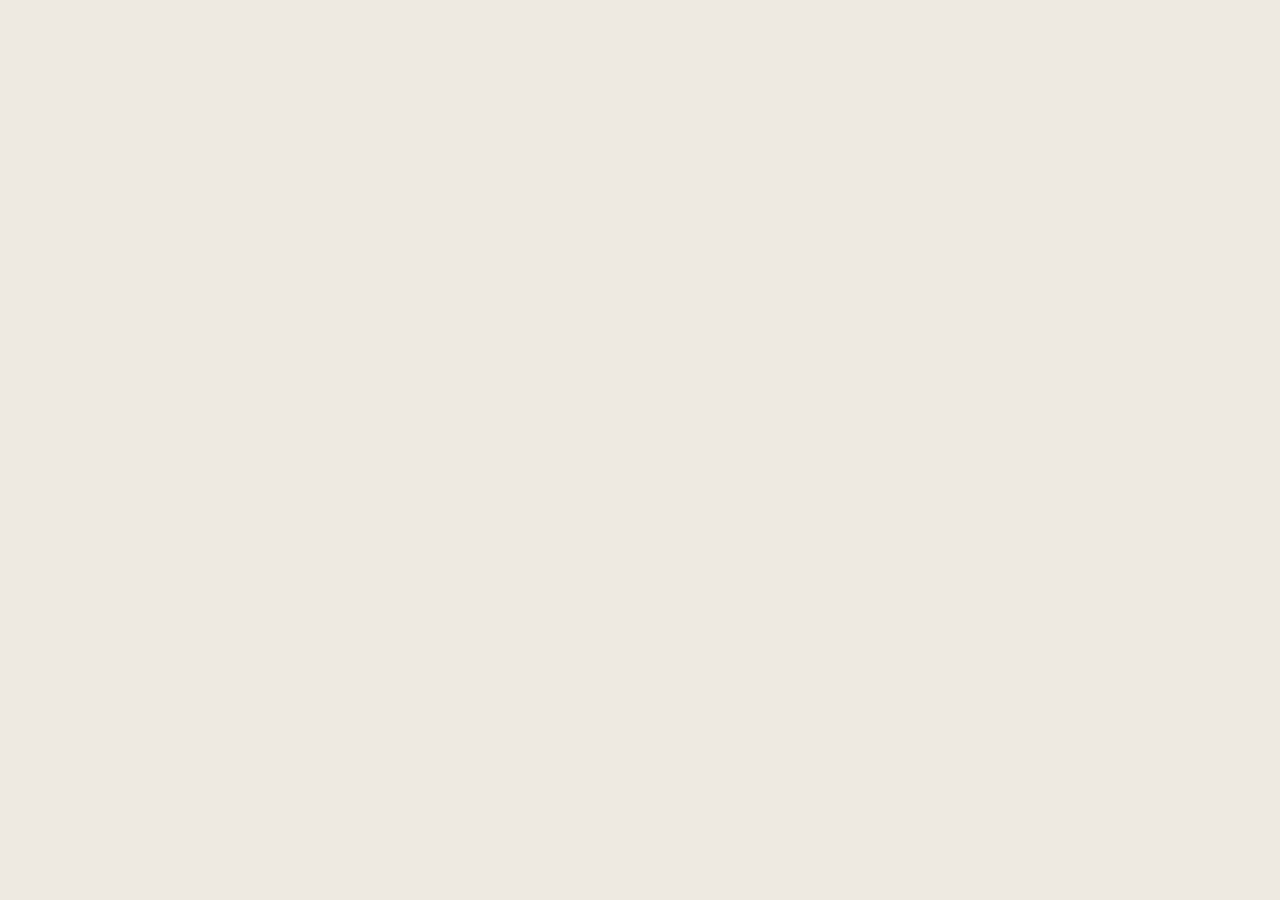
==== compare.html @ 45135736 "Publish K-means video preview for phone playback" ====
<!doctype html><html lang="en"><head>
  <script>window.remotion_staticBase='/kmeans-preview';</script>
<meta charset="utf-8"><meta name="viewport" content="width=device-width,initial-scale=1"><title>The living neighborhood · K-means</title><style>*{box-sizing:border-box}body{margin:0;background:#eeeae1;color:#203731;font:16px/1.5 system-ui,sans-serif}main{max-width:800px;margin:auto;padding:32px 28px 50px}main{text-align:center}.eyebrow{text-transform:uppercase;font-weight:700;letter-spacing:.14em;font-size:11px;color:#6d7d70}h1{font-size:clamp(30px,5vw,48px);letter-spacing:-.045em;line-height:1.1;margin:10px 0 12px}.intro{max-width:710px;color:#5a6b60;margin:0 0 20px}.toolbar{justify-content:center;display:flex;flex-wrap:wrap;gap:12px;align-items:center;margin-bottom:25px}button{font:inherit;cursor:pointer;border:1px solid #c4cec0;border-radius:999px;padding:10px 20px;background:#fffdf5;color:#294c3b}.all{background:#254c3c;color:#fff9e9;border-color:#254c3c;font-weight:700}.toolbar span{font-size:13px;color:#6d7d70}.tabs{display:none}.grid{display:grid;grid-template-columns:repeat(2,minmax(0,1fr));gap:22px}.card{max-width:430px;margin:0 auto;background:#faf7ee;border:1px solid #d1d6c9;border-radius:18px;overflow:hidden;box-shadow:0 9px 25px #233e3210}.label{padding:16px 18px 14px;display:flex;gap:12px;align-items:center}.number{display:grid;place-items:center;width:29px;height:29px;flex-shrink:0;border-radius:50%;background:#e7ecdd;font-size:13px;font-weight:700}h2{font-size:17px;letter-spacing:-.02em;line-height:1.2;margin:0}.description{padding:14px 18px 17px;margin:0;color:#657164;font-size:13px;min-height:75px}.play{padding:9px 16px;margin:0 18px 16px;border-radius:9px}.card.playing{outline:3px solid #e5854e;outline-offset:3px}footer{font-size:13px;color:#697667;margin-top:24px}footer a{color:#315c46}@media(max-width:720px){main{padding:23px 16px 40px}.tabs{display:flex;gap:8px;margin:0 0 15px}.tabs button{font-size:13px;padding:8px 13px}.tabs button.active{background:#254c3c;color:#fff}.grid{display:block}.card{display:none;max-width:430px;margin:auto}.card.active{display:block}.description{min-height:0}.toolbar span{width:100%}.label{padding:12px 15px}}</style>  <script type="module" crossorigin src="/kmeans-preview/assets/compare-DIEtvXgU.js"></script>
  <meta name="robots" content="noindex, nofollow">
</head><body><div id="root"></div></body></html>
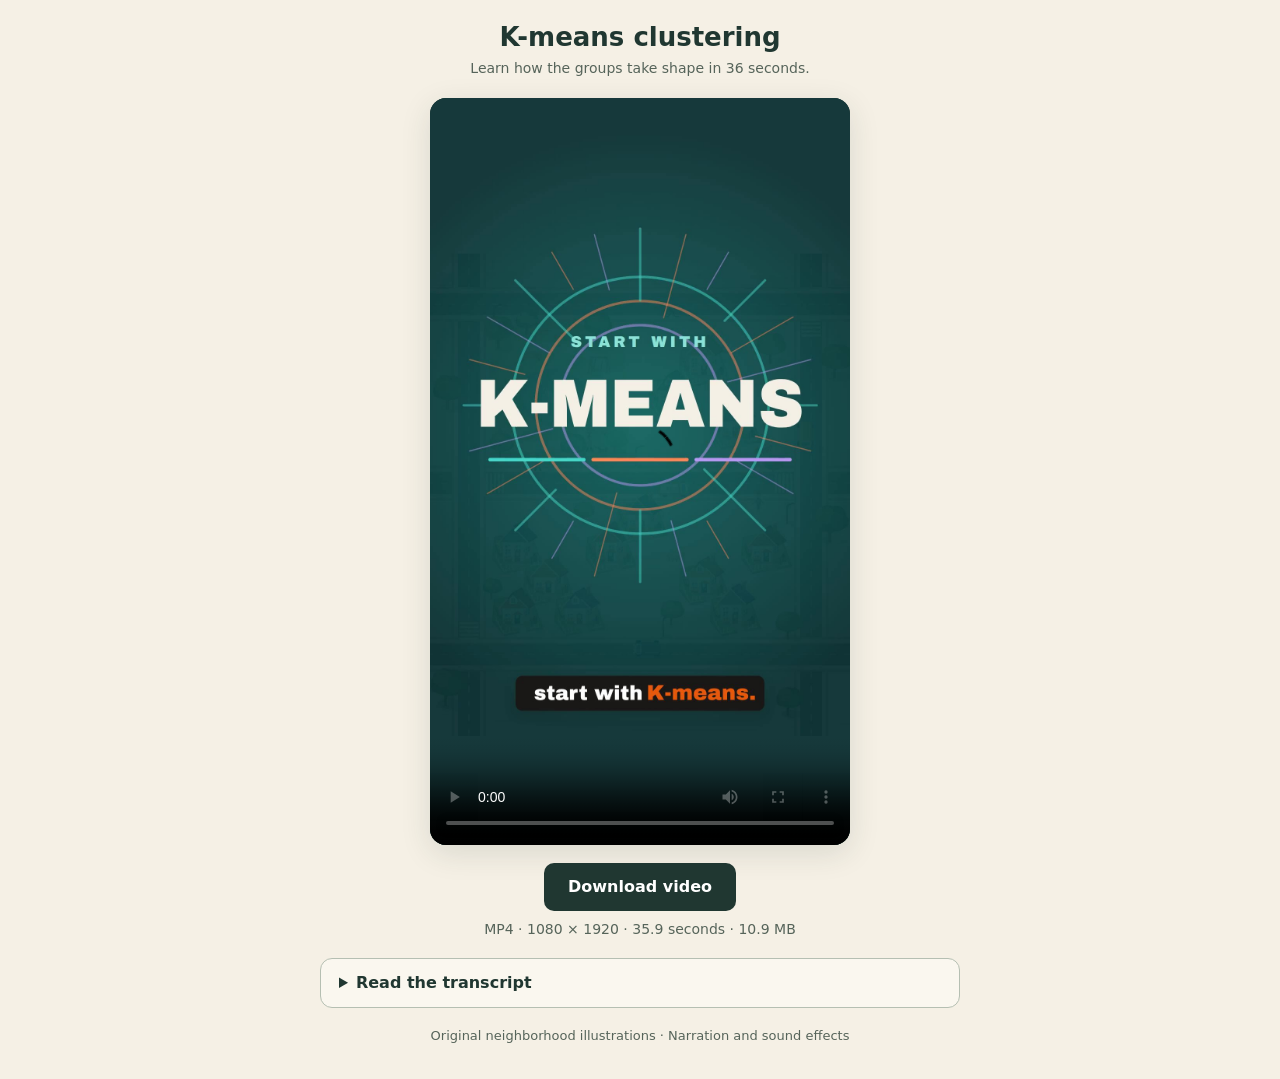
==== commit 74291cb2: "Fix preview layout accessibility and stale public assets" ====
--- a/compare.html
+++ b/compare.html
@@ -1,5 +1,12 @@
-<!doctype html><html lang="en"><head>
-  <script>window.remotion_staticBase='/kmeans-preview';</script>
-<meta charset="utf-8"><meta name="viewport" content="width=device-width,initial-scale=1"><title>The living neighborhood · K-means</title><style>*{box-sizing:border-box}body{margin:0;background:#eeeae1;color:#203731;font:16px/1.5 system-ui,sans-serif}main{max-width:800px;margin:auto;padding:32px 28px 50px}main{text-align:center}.eyebrow{text-transform:uppercase;font-weight:700;letter-spacing:.14em;font-size:11px;color:#6d7d70}h1{font-size:clamp(30px,5vw,48px);letter-spacing:-.045em;line-height:1.1;margin:10px 0 12px}.intro{max-width:710px;color:#5a6b60;margin:0 0 20px}.toolbar{justify-content:center;display:flex;flex-wrap:wrap;gap:12px;align-items:center;margin-bottom:25px}button{font:inherit;cursor:pointer;border:1px solid #c4cec0;border-radius:999px;padding:10px 20px;background:#fffdf5;color:#294c3b}.all{background:#254c3c;color:#fff9e9;border-color:#254c3c;font-weight:700}.toolbar span{font-size:13px;color:#6d7d70}.tabs{display:none}.grid{display:grid;grid-template-columns:repeat(2,minmax(0,1fr));gap:22px}.card{max-width:430px;margin:0 auto;background:#faf7ee;border:1px solid #d1d6c9;border-radius:18px;overflow:hidden;box-shadow:0 9px 25px #233e3210}.label{padding:16px 18px 14px;display:flex;gap:12px;align-items:center}.number{display:grid;place-items:center;width:29px;height:29px;flex-shrink:0;border-radius:50%;background:#e7ecdd;font-size:13px;font-weight:700}h2{font-size:17px;letter-spacing:-.02em;line-height:1.2;margin:0}.description{padding:14px 18px 17px;margin:0;color:#657164;font-size:13px;min-height:75px}.play{padding:9px 16px;margin:0 18px 16px;border-radius:9px}.card.playing{outline:3px solid #e5854e;outline-offset:3px}footer{font-size:13px;color:#697667;margin-top:24px}footer a{color:#315c46}@media(max-width:720px){main{padding:23px 16px 40px}.tabs{display:flex;gap:8px;margin:0 0 15px}.tabs button{font-size:13px;padding:8px 13px}.tabs button.active{background:#254c3c;color:#fff}.grid{display:block}.card{display:none;max-width:430px;margin:auto}.card.active{display:block}.description{min-height:0}.toolbar span{width:100%}.label{padding:12px 15px}}</style>  <script type="module" crossorigin src="/kmeans-preview/assets/compare-DIEtvXgU.js"></script>
-  <meta name="robots" content="noindex, nofollow">
-</head><body><div id="root"></div></body></html>
+<!doctype html>
+<html lang="en"><head>
+<meta charset="utf-8">
+<meta name="viewport" content="width=device-width, initial-scale=1, viewport-fit=cover">
+<meta http-equiv="Content-Security-Policy" content="default-src 'none'; script-src 'none'; style-src 'self'; img-src 'self'; media-src 'self'; connect-src 'self'; object-src 'none'; base-uri 'none'; form-action 'none'">
+<meta name="referrer" content="no-referrer">
+<meta name="robots" content="noindex,nofollow">
+<meta name="theme-color" content="#f5f0e5">
+<link rel="stylesheet" href="site.css?v=site7">
+<meta http-equiv="refresh" content="0; url=./?v=site7">
+<title>K-means · Preview moved</title>
+</head><body><main class="redirect"><h1>The latest K-means video is ready</h1><p>This preview has moved to the current video.</p><a class="download" href="./?v=site7">Watch the latest video</a></main></body></html>
--- a/site.css
+++ b/site.css
@@ -0,0 +1,14 @@
+:root{color-scheme:light;font-family:system-ui,sans-serif;color:#203731;background:#f5f0e5}
+*{box-sizing:border-box}
+body{margin:0;padding:22px max(16px,env(safe-area-inset-right)) 32px max(16px,env(safe-area-inset-left))}
+main{max-width:960px;margin:auto;display:grid;justify-items:center;gap:18px}
+header{text-align:center}h1{font-size:clamp(20px,4vw,26px);margin:0 0 6px}p{line-height:1.55;margin:0}header p,.file-info,.credits,.caption-note{color:#56645a;font-size:14px}
+.player{width:min(100%,540px,46.6875svh);margin:0}
+video{display:block;width:100%;height:auto;aspect-ratio:9/16;background:#203731;border-radius:16px;box-shadow:0 8px 30px #20373120}
+.actions{text-align:center}.download{display:inline-flex;align-items:center;justify-content:center;min-height:48px;padding:12px 24px;border-radius:10px;background:#203731;color:#fff;text-decoration:none;font-weight:700}.download:hover{background:#31584c}.file-info{margin-top:8px}
+a{color:#1d6466}a:focus-visible,summary:focus-visible,video:focus-visible{outline:3px solid #bd491d;outline-offset:5px}
+.transcript{width:min(100%,640px);border:1px solid #b5bfb2;border-radius:12px;background:#faf7ef;overflow:hidden}
+summary{cursor:pointer;min-height:48px;padding:14px 18px;font-weight:650}.transcript-content{padding:0 18px 18px}.transcript-content p+p{margin-top:14px}.caption-note{margin-bottom:16px}
+.credits{max-width:640px;text-align:center;font-size:13px}.redirect{max-width:540px;text-align:center;margin:10vh auto}.redirect p{margin:16px 0}
+@media(orientation:landscape) and (max-height:600px){body{padding-top:16px;padding-bottom:16px}main{grid-template-columns:auto minmax(0,420px);column-gap:32px;row-gap:14px;justify-content:center;align-items:center}.player{grid-column:1;grid-row:1 / span 4;width:min(40vw,calc(56.25svh - 18px))}header,.actions,.transcript,.credits{grid-column:2}header{grid-row:1}.actions{grid-row:2}.transcript{grid-row:3}.credits{grid-row:4}}
+@media(prefers-reduced-motion:no-preference){.download{transition:background-color .15s}}
